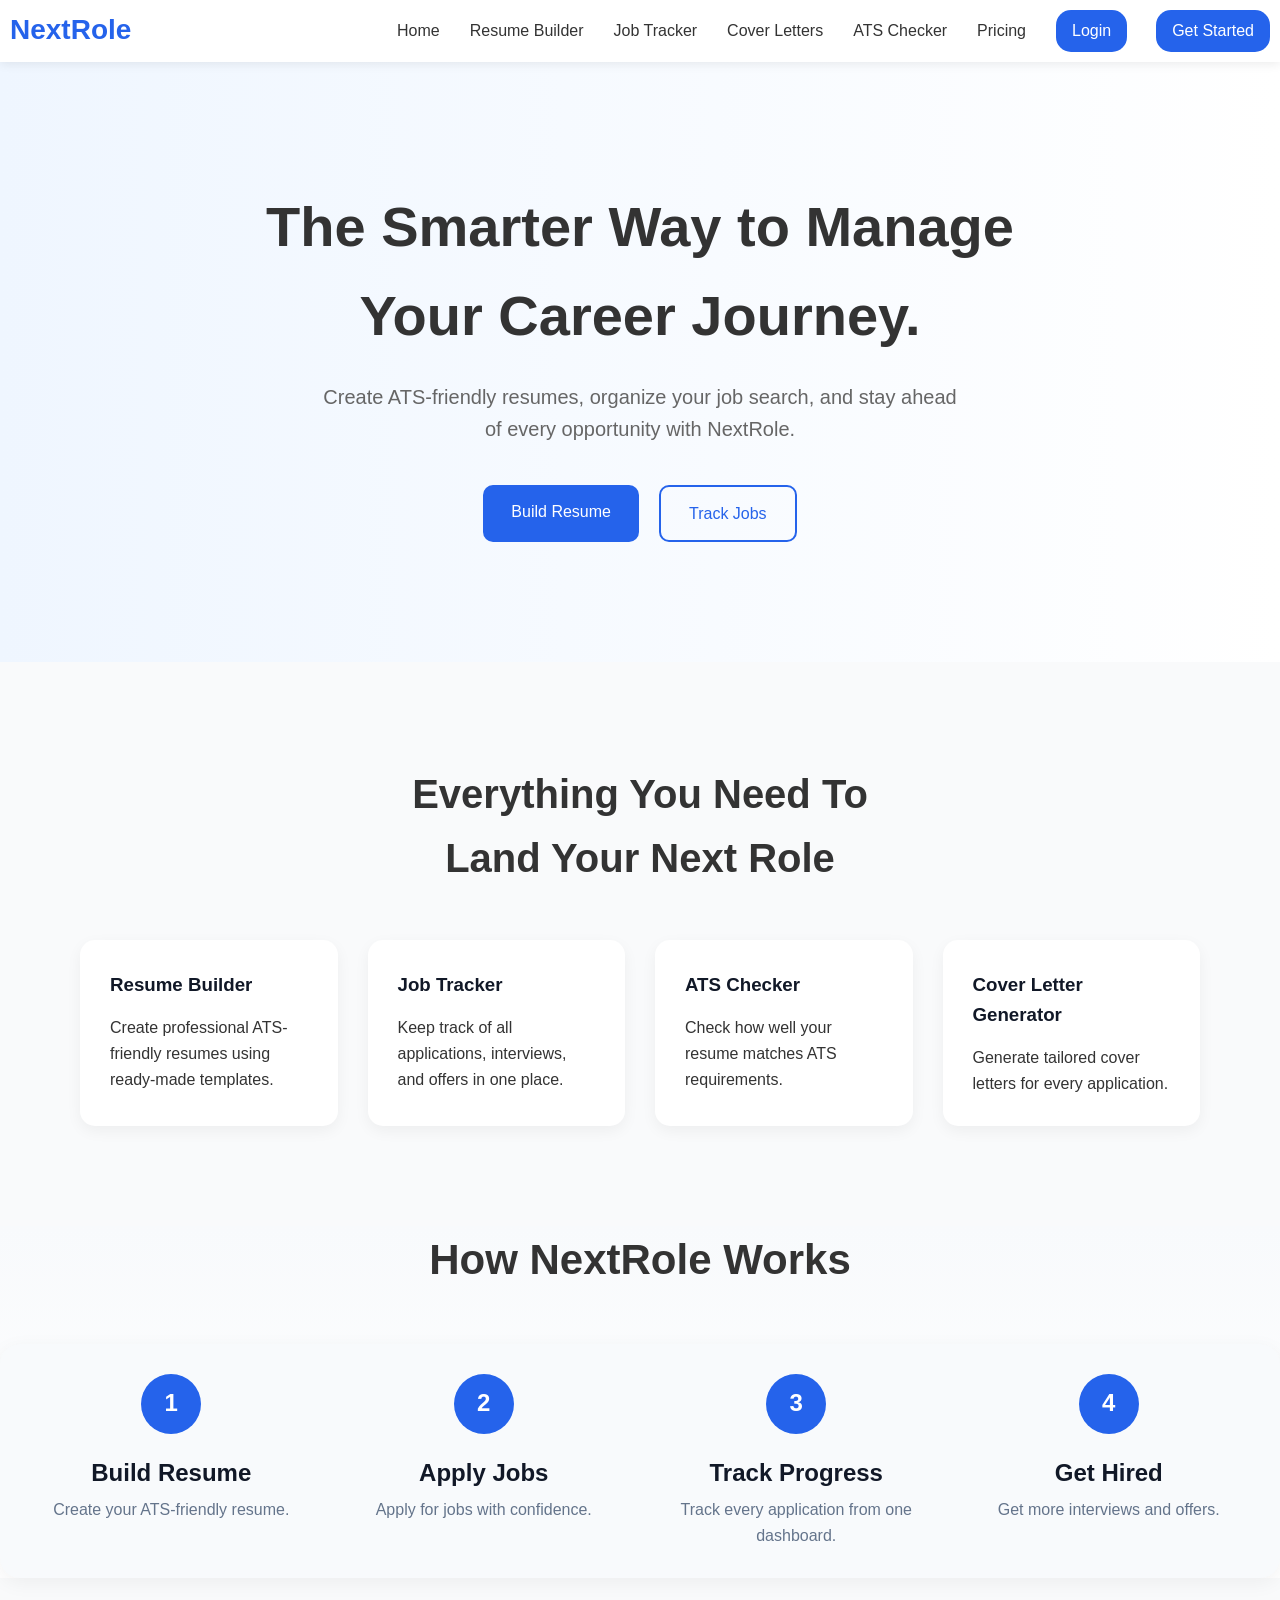
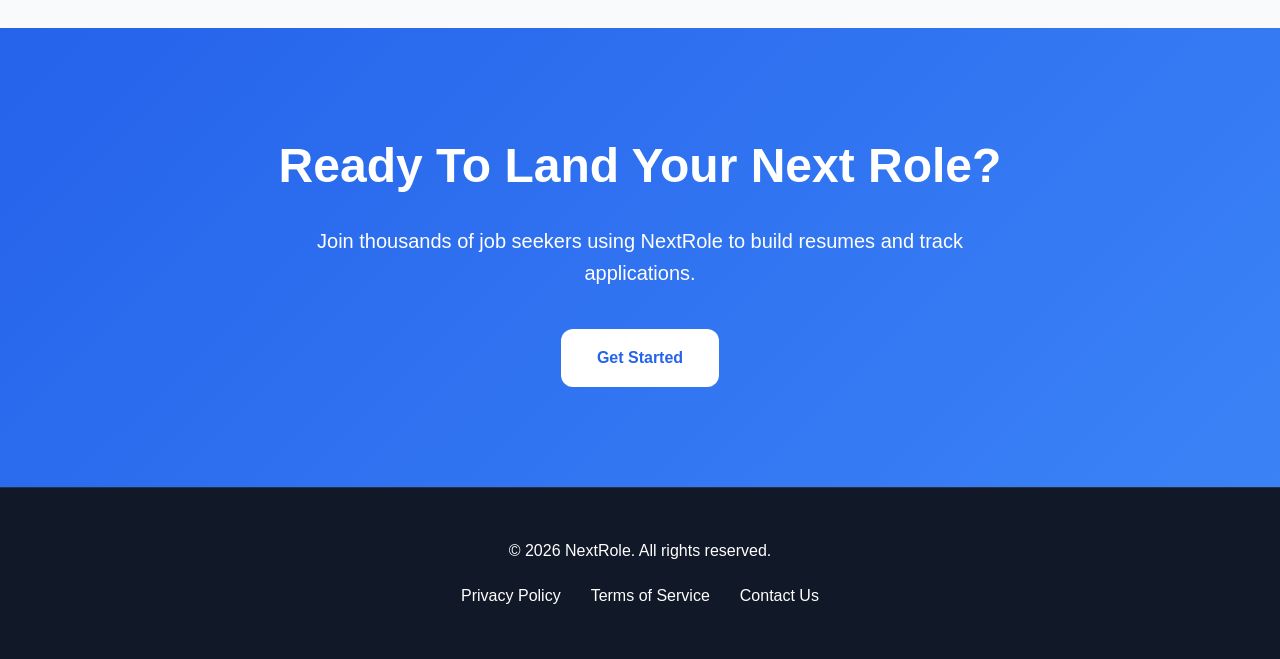
==== index.html @ 6cdc8f27 "Completed NextRole MVP with resume builder and job tracker" ====
<!DOCTYPE html>
<html lang="en">
<head>
    <meta charset="UTF-8">
    <meta name="viewport" content="width=device-width, initial-scale=1.0">
    <title>NextRole | AI Resume Builder & Job Application Tracker</title>
    <meta name="description" content="Build ATS-friendly resumes, track job applications, and manage your job search with NextRole. Stay organized, land more interviews, and get hired faster.">
    <link rel="stylesheet" href="style.css">
</head>
<body>
    <header>
        <div class="logo">
            <a href="/">NextRole</a>
        </div>


        <button class="menu-toggle">
            ☰
        </button>
        <nav>

            <div class="mobile-nav-header">
                <h2>NextRole</h2>
                <button  class="close-menu">✕</button>
            </div>

            <ul>
                <li><a href="/">Home</a></li>
                <li><a href="resume-builder.html">Resume Builder</a></li>
                <li><a href="job-tracker.html">Job Tracker</a></li>
                <li><a href="cover-letter.html">Cover Letters</a></li>
                <li><a href="ats-checker.html">ATS Checker</a></li>
                <li><a href="pricing.html">Pricing</a></li>
                <li><a href="login.html" class="mobile-hide">Login</a></li>
                <li><a href="register.html" class="cta-btn">Get Started</a></li>
            </ul>
        </nav>
    </header>
    <main>
        <section class="hero">
            <div class="hero-content">
                <h1>The Smarter Way to Manage Your Career Journey.</h1>
                <p>Create ATS-friendly resumes, organize your job search, and stay ahead of every opportunity with NextRole.</p>
            </div>
            <div class="hero-buttons">
                <a href="/resume-builder" class="primary-btn">Build Resume</a>
                <a href="/job-tracker" class="secondary-btn">Track Jobs</a>     
            
            </div>
        </section>
        <section class="features">

            <h2>Everything You Need To Land Your Next Role</h2>

            <div class="feature-grid">

                <div class="feature-card">
                    <h3>Resume Builder</h3>
                        <p>
                            Create professional ATS-friendly resumes using ready-made templates.
                        </p>
                </div>

                <div class="feature-card">
                    <h3>Job Tracker</h3>
                        <p>
                            Keep track of all applications, interviews, and offers in one place.
                        </p>
                </div>

                <div class="feature-card">
                    <h3>ATS Checker</h3>
                        <p>
                            Check how well your resume matches ATS requirements.
                        </p>
                </div>

                <div class="feature-card">
                    <h3>Cover Letter Generator</h3>
                    <p>
                        Generate tailored cover letters for every application.
                    </p>
                </div>

            </div>

        </section>
        <section class="how-it-works">

            <h2>How NextRole Works</h2>

            <div class="steps">
                <div class="step">
                <div class="step-number">1</div>
                <h3>Build Resume</h3>
                <p>Create your ATS-friendly resume.</p>
                </div>

                <div class="step">
                <div class="step-number">2</div>
                <h3>Apply Jobs</h3>
                <p>Apply for jobs with confidence.</p>
                </div>

                <div class="step">
                <div class="step-number">3</div>
                <h3>Track Progress</h3>
                <p>Track every application from one dashboard.</p>
                </div>

                <div class="step">
                <div class="step-number">4</div>
                <h3>Get Hired</h3>
                <p>Get more interviews and offers.</p>
                </div>

            </div>

        </section>

        <section class="cta">

            <h2>Ready To Land Your Next Role?</h2>
            
            <p>Join thousands of job seekers using NextRole to build resumes and track applications.</p>
            <a href="/signup" class="cta-btn">Get Started</a>
        </section>

    </main>
    <footer>
        <p>&copy; 2026 NextRole. All rights reserved.</p>
        <ul>
            <li><a href="/privacy">Privacy Policy</a></li>
            <li><a href="/terms">Terms of Service</a></li>
            <li><a href="/contact">Contact Us</a></li>
        </ul>
    </footer>
    <script src="script.js"></script>
</body>
</html>
---- style.css ----
/* Remove default browser spacing */

* {
    margin: 0;
    padding: 0;
    box-sizing: border-box;
}

body{
    font-family: 'Arial', sans-serif;
    line-height:1.6;
    background-color: #f9fafb;
    color: #333;
}

header {
    display:flex;
    justify-content:space-between;
    align-items:center;
    background: white;
    box-shadow: 0 2px 10px rgba(0,0,0,0.08);
    margin-bottom: 0px; 
    position: sticky;
    top:0;
    z-index: 1000;
}



.logo a{
    text-decoration:none;
    font-size:28px;
    font-weight:bold;
    color:#2563eb;
    padding-left: 10px;
}
nav{
    padding:10px;
}
nav ul {
    list-style:none;
    display:flex;
    gap: 30px;
    align-items: center;
    flex-wrap: nowrap;
}
nav a{
    text-decoration:none;
    color:#333;
    font-weight:500;
    transition:color 0.3s ease;
}
nav a:hover{
    color:#2563eb;
}
.cta-btn {
    background: #2563eb;
    color: white !important;
    padding: 8px 16px;
    border-radius: 15px;
    display: inline-block;
    transition: all 0.3s ease;
}

.mobile-hide{
    background: #2563eb;
    color: white !important;
    padding: 8px 16px;
    border-radius: 15px;
    display: inline-block;
    transition: all 0.3s ease;
}

nav .cta-btn{
    margin-left: -1px;
}

.mobile-hide:hover{
    background:#121211;
    transform:translateY(-2px);
}
.cta-btn:hover {
    background: #121211;
    transform: translateY(-2px);
}

.hero {
    padding: 120px 20px;
    text-align: center;
    background: linear-gradient(to right,#eff6ff, #ffffff);
}

.hero h1 {
    font-size: 56px;
    max-width: 800px;
    margin: 0 auto 20px;
}

.hero p{

    max-width: 650px;
    margin:auto;
    font-size: 20px;
    color:#666;
}

.hero-buttons {
    margin-top: 40px;
    display: flex;
    justify-content: center;
    gap: 20px;
}

.primary-btn {
  background: #2563eb;
  color: white !important;
  text-decoration: none;
  padding:14px 28px;
  border-radius: 10px;
  transition:all 0.3s ease;  
}

.primary-btn:hover {
    background: #1d4ed8;
    transform: translateY(-3px);
}

.secondary-btn {
    border: 2px solid #2563eb;
    color: #2563eb !important;
    text-decoration: none;  
    padding: 14px 28px;
    border-radius: 10px;
    transition: all 0.3s ease;
}

.secondary-btn:hover {
    background: #2563eb;
    color: white !important;
    transform: translateY(-3px);
}


@keyframes fadeIn {

    from{
        opacity: 0;
        transform: translateY(30px);
        
    }
    to{
        opacity: 1;
        transform: translateY(0);
    }
}
@keyframes pulse{
    0%{
        transform: scale(1);
    }

    50%{
        transform: scale(1.05);
    }

    100%{
        transform: scale(1);
    }
}


.hero-content {
    animation: fadeIn 1.2s ease;
}

.features {
    padding: 100px 80px;
}

.features h2 {
    max-width: 500px;
    margin: auto;
    text-align: center;
    font-size: 40px;
    margin-bottom: 20px;
}


.feature-grid {
    display: grid;
    grid-template-columns: repeat(auto-fit, minmax(250px, 1fr));
    gap: 30px;   
    margin-top: 50px;
}

.feature-card {
    background: white;
    padding:30px;
    border-radius: 15px;
    box-shadow: 0 5px 15px rgba(0,0,0,0.05);
    transition: all 0.3s ease;
}

.feature-card:hover {
    transform: translateY(-10px) scale(1.03);
    box-shadow: 0 15px 30px rgba(0,0,0,0.1);
}

.feature-card h3 {
    margin-bottom: 15px;
    color: #111827;
} 

.how-it-works{
    background: linear-gradient(to bottom, #f8fafc, white);
}

.how-it-works h2 {

    text-align: center;
    font-size: 42px;
    margin-bottom: 50px;

}

.steps {
    display:grid;
    grid-template-columns: repeat(auto-fit, minmax(250px, 1fr));
    gap: 30px;
}
 step {
    flex: 1;
    text-align: center;
 }

.steps{
    padding: 30px;
    background: #f8fafc;
    border-radius: 20px;
    text-align: center;
    box-shadow: 0 5px 20px rgba(0,0,0,0.05);
    transition: 0.3s ease;
}

.steps:hover {
    background: #f1f5f9;
    transform: translateY(-8px);
    box-shadow: 0 15px 35px rgba(0,0,0,0.1);
}

.step-number {
     width: 60px;
     height: 60px;
     margin: 0 auto 20px;
     border-radius: 50%;
     background: #2563eb;
     color: white;
     display: flex;
     justify-content: center;
     align-items: center;
     font-size: 24px;
     font-weight: bold;
     animation: pulse 2s infinite;
}

.steps h3 {
    color: #111827;
    font-size: 24px;
    margin-bottom: 5px;
}

.steps p {
    color: #64748b;
    line-height: 1.6;
}

.cta{
    margin-top: 50px;
    text-align: center;
    padding: 100px 20px;
    background: linear-gradient(135deg, #2563eb, #3b82f6);
    color: white;
}

.cta h2 {
    font-size: 48px;
    margin-bottom: 20px;
}

.cta p {
    max-width: 700px;
    margin: 0 auto 40px;
    font-size: 20px;
}

.cta .cta-btn {
    background: white;
    color: #2563eb !important;
    font-weight: bold;
    padding: 16px 36px;
    border-radius: 12px;
    transition: all 0.3s ease;
    text-decoration: none;
}

.cta .cta-btn:hover {
    transform: translateY(-4px) scale(1.05);
    background: #f1f5f9;
    box-shadow: 0 10px 25px rgba(0,0,0,0.15);
}

footer {
    background: #111827;
    color: white;
    text-align: center;
    padding: 50px 20px;
    border-top: 1px solid rgba(255,255,255,0.1);
}

footer a{
    color: white;
    text-decoration: none;
}

footer a:visited{
    color: white;
}

footer ul{
    list-style:none;
    display: flex;
    justify-content: center;
    gap: 30px;
    margin-top: 20px;
}

footer a:hover {
    color: #60a5fa;
}


.features, .how-it-works, .cta {
    animation: fadeIn 1s ease;
}

.menu-toggle {
    display: none;
    background: none;
    border: none;
    font-size: 30px;
    cursor: pointer;
}


.auth-container{
    min-height: 100vh;
    display: flex;
    justify-content: center;
    align-items: center;
    background: linear-gradient(135deg, #eff6ff, #ffffff);
}

.auth-card {
    background: white;
    padding: 40px;
    width: 100%;
    max-width: 450px;
    border-radius: 20px;
    box-shadow: 0 10px 30px rgba(0,0,0,0.08);
    text-align: center;
}

.auth-card h1{
    margin-bottom: 10px;
}

.auth-card p{
    color: #666;
    margin-bottom: 25px
}
.auth-card input{
    width: 100%;
    padding: 14px;
    margin-bottom: 15px;
    border: 1px solid #ddd;
    border-radius: 10px;
    font-size: 16px;

}

.auth-card button{
    width: 100%;
    padding: 14px;
    background: #2563eb;
    color: white;
    border: none;
    border-radius: 10px;
    font-size: 16px;
    cursor: pointer;
    transition: 0.3s ease;
}
 
.auth-card button:hover{
    background: #1d4ed8;
}

auth-switch{
    margin-top: 20px;
}
auth-switch a{
    text-decoration: none;
    color: #2563eb;
    font-weight: 600;
    
}

.back-home{
    margin-bottom: 5px;
    text-align: start;
}

.back-home a{
    display: inline-block;
    align-items: center;
    gap: 8px;
    text-decoration: none;
    border: 1px solid #2563eb;
    padding: 10px 18px;
    color: #2563eb;
    font-weight: 600;
    border-radius: 10px;
    transition: all 0.3s ease;
}
.back-home a:hover{
    background: #eff6ff;
    transform: translateX(-3px);
}

.mobile-nav-header{
    display:none;
}

.close-menu{
    display:none;
}

.menu-toggle{
    display:none;
}


@media (max-width: 768px) {
    
    header{
        flex-direction: row;
        justify-content: space-between;
        padding: 20px;  
    }
    .menu-toggle {
        display: block;
    }

    .close-menu{
        display: block;
        position: absolute;
        top: 25px;
        right: 25px;
        border: none;
        background: none;
        font-size: 32px;
        cursor:pointer;
    }
    .mobile-nav-header{
        display: flex;
        justify-content: space-between;
        align-items: center;
        padding:25px;
        border-bottom: 1px solid #eee;
    }

    .mobile-hide{
        display: none;
    }

    .auth-card{
        width:90%;
        padding: 30px 20px;
    }

    .auth-card h1{
        font-size: 30px;

    }

    .auth-card input{
        padding:16px;
        font-size: 16px;
    }

    .auth-card button{
        width:100%;
    }

    .auth-switch{
        font-size:14px;
        line-height:1.6;
    }



    nav{
        padding:5px;
        position: fixed;
        top: 0;
        right: -100%;
        width: 100%;
        height: 100vh;
        background:white;
        z-index: 1000;
        transition: 0.4s ease;
    }


    nav.active{
        right:0;
    }


    nav ul {
        flex-direction: column;
        align-items: center;
        padding: 100px 30px;
        margin-top: 10px;
        gap: 35px;
    }

    .hero h1 {
        font-size: 40px;
    }

     .hero-buttons {
        flex-direction: column;;
    }

    nav .cta-btn 
    {
        background: #2563eb;
        color: #333 !important;
        padding: 5px 10px;
        border-radius: 10px;
        display: inline-block;
        margin-top: 10px;
        font-weight: 600;
    }
    .hide {
        display: none;
    }

    .features{
        padding: 60px 20px;
    }
    .feature-grid {
        margin-top: 20px;
        gap:20px;
    }
    .features h2{
        text-align: center;
        font-size: 32px;
        margin-bottom: 10px;
    }
    .feature-card {
        padding: 25px;
        text-align: center;
        width: 100%;
    }

    .how-it-works{
        padding:60px 20px;
    }
    .how-it-works h2{
        font-size: 32px;
    }
    .cta{
        padding: 70px 20px;
    }

    .cta h2{
        font-size: 34px;
        line-height: 1.2;
    }
    .cta p{
        font-size: 16px;
        margin-bottom: 30px;
    }

    .cta .cta-btn{
        width: 100%;
        max-width: 300px;
        display: inline-block;
    }
    
    footer ul{
        flex-direction: column;
        gap: 15px;
    }
}

/* Resume-builder styling */

.resume-hero{
    padding:80px 20px;
    text-align: center;
}

.resume-hero h1{
    font-size: 48px;
    margin-bottom: 15px;
}
.resume-hero p{
    max-width: 700px;
    margin: auto;
    color:#64748b;
}

.resume-builder-container{
    display: grid;
    grid-template-columns: 1fr 1fr;
    gap: 40px;
    padding: 50px;
}

.resume-form{
    background: white;
    padding: 30px;
    border-radius: 15px;
    box-shadow: 0 5px 15px rgba(0,0,0,0.05);
}

.resume-form h2{
    margin-bottom: 20px;
}

.resume-form input, 
.resume-form textarea{
    width: 100%;
    padding:15px;
    margin-bottom: 15px;
    border: 1px solid #ddd;
    border-radius: 10px;
    font-size: 16px;
}

.resume-form textarea{
    min-height: 120px;
    resize: vertical;
}

.resume-form button{
    width: 100%;
    background: #2563eb;
    color: white;
    border: none;
    padding: 15px;
    border-radius: 10px;
    cursor:pointer;
    transition: 0.3s ease;
}

.resume-form button:hover{
    background: #1d4ed8;
}

.resume-preview{
    background: white;
    padding: 30px;
    border-radius: 15px;
    box-shadow: 0 5px 15px rgba(0,0,0,0.05);
}

.resume-preview h2{
    margin-bottom: 20px;
}

.resume-preview h3{
    color: #2563eb;
}

.resume-form h2{
    margin-bottom: 10px;
    font-size: 28px;
    color:#111827;
}

.resume p{
    color: #64748b;
    margin-bottom: 25px;
}

.resume-form input,
.resume-form textarea{
    width: 100%;
    padding: 14px 16px;
    border: 1px solid #dbe3f0;
    border-radius: 10px;
    font-size: 15px;
    transition: all 0.3s ease;
    margin-bottom: 15px;
    background: #fff;
}

.resume-form input:focus,
.resume-form textarea:focus{
    outline: none;
    border-color: #2563eb;
    box-shadow: 0 0 0 4px rgba(37,99,235,0.1);
}

.resume-form:hover,
.resume-preview:hover{
    transform: translateY(-5px);
    box-shadow: 0 15px 40px rgba(0,0,0,0.08);
}

.resume-preview{
    background: white;
    border-radius: 15px;
    padding: 35px;
    border-top: 5px solid #2563eb;
}
.resume-preview h3{
    color:#2563eb;
    font-size: 30px;
    margin-bottom: 10px;

}

.resume-preview p{
    margin-bottom: 8px;
    color:#555;
}

.resume-preview h4{
    margin-top: 25px;
    margin-bottom: 12px;
    color: #111827;
    border-bottom: 1px solid #e5e7eb;
    padding-bottom: 8px;
}

#success-message{
    margin-top: 15px;
    font-weight: bold;
    color: green;
    
}

#clear-btn{
    width: 100%;
    margin-top: 12px;
    background: #f3f4f6;
    color: #333;
    border: 1px solid #d1d5db;
    padding: 15px;
    border-radius: 10px;
    cursor: pointer;
    transition: 0.3s ease;
}

#clear-btn:hover{
    background: #e5e7eb;
    transform: translateY(-2px);
}



@media(max-width:768px){
    .resume-builder-container{
        grid-template-columns: 1fr;
        padding: 20px;
    }

    .resume-hero h1{
        font-size: 36px;
    }
    .resume-hero p{
        font-size:16px;
    }

    .resume-form button,
    #clear-btn{

        padding:12px;
        font-size:15px;
        border-radius: 8px;
    }
}

/* Job - Tracker */

.job-tracker-container{
    display: grid;
    grid-template-columns: 1fr 1fr;
    gap: 40px;
    padding: 50px;
    align-items: start;
}

.job-form{
    background: white;
    padding: 30px;
    border-radius: 15px;
    height: fit-content;
}

.job-list{
    background: white;
    padding: 30px;
    border-radius: 15px;
    max-height: 700px;
    overflow: auto;
}


.job-form h2{
    margin-bottom: 10px;
    font-size: 28px;
    color:#111827;
}


.job-form p{
    color: #64748b;
    margin-bottom: 25px;
}

.job-form input,
.job-form select{
    width: 100%;
    padding: 14px 16px;
    border: 1px solid #dbe3f0;
    border-radius: 10px;
    font-size: 15px;
    transition: all 0.3s ease;
    margin-bottom: 15px;
    background: #fff;
}

.job-form input:focus,
.job-form select:focus{
    outline: none;
    border-color: #2563eb;
    box-shadow: 0 0 0 4px rgba(37,99,235,0.1);
}


.job-form:hover,
.job-list:hover{
    transform: translateY(-5px);
    box-shadow: 0 15px 40px rgba(0,0,0,0.08);
}

table{
    width:100%;
    border-collapse: collapse;
}
th{
    background: #2563eb;
    color: white;
    padding: 14px;
}
td{
    padding: 20px;
    border-bottom: 1px solid #eee;
}

th,td{
    text-align: center;
    vertical-align: middle;
}

td{
    text-align: center;
    vertical-align: middle;
}

tbody tr{
    height: 80px;
}

tbody tr:hover{
    background: #f8fafc;
}

.status{
    padding:6px 12px;
    border-radius: 20px;
    font-size: 14px;
    font-weight: 600;
}

@keyframes fadeup{
    from{
        opacity:0;
        transform: translateY(30px);
    }

    to{
        opacity:1;
        transform: translateY(0);
    }
}

.resume-builder-container,
.job-tracker-container{
    animation: fadeup 0.8s ease;
}

.resume-hero,
.tracker-hero{
    text-align: center;
    padding: 80px 20px;
    background: linear-gradient(135 deg, #eff6ff, #ffffff);
}

.resume-hero p,
.tracker-hero p{
    max-width: 700px;
    margin: auto;
    color: #64748b;
    font-size: 18px;
}

#add-job-btn{
    width:100%;
    padding:15px;
    margin-top:10px;
    background:#2563eb;
    color:white;
    border:none;
    border-radius:10px;
    font-size:16px;
    font-weight:600;
    cursor:pointer;
    transition:all 0.3s ease;
}
#add-job-btn:hover{

    background:#1d4ed8;

    transform:translateY(-3px);

    box-shadow:0 10px 20px rgba(37,99,235,0.25);
}
#add-job-btn:active{
    transform:translateY(0);
}

.delete-btn{
    background: #ef4444;
    color: white;
    border: none;
    padding: 8px 12px;
    border-radius: 6px;
    cursor: pointer;
}

.edit-btn{
    background: #f59e0b;
    color: white;
    border: none;
    padding: 8px 12px;
    border-radius: 6px;
    cursor: pointer;
    margin-right: 8px;
}

.status-badge{
    display: inline-block;
    padding: 8px 14px;
    border-radius: 20px;
    font-size: 14px;
    font-weight: 600;
}

.applied{
    background:#dcfce7;
    color:#166534;
}

.interview{
    background:#fef9c3;
    color:#854d0e;
}

.rejected{
    background:#fee2e2;
    color:#991b1b;
}

.offer{
    background:#dbeafe;
    color:#1d4ed8;
}


.edit-btn:hover{
    background:#d97706;
    transform:translateY(-2px);
}

.delete-btn:hover{
    background:#dc2626;
    transform:translateY(-2px);
}


.edit-btn,
.delete-btn{
    min-width:80px;
    padding:10px 12px;
    border:none;
    border-radius:8px;
    color:white;
    cursor:pointer;
}

td:last-child{
    white-space:nowrap;
}

.search-container{
    margin-bottom:20px;
}

#search-job{
    width:100%;
    padding:14px;
    border:1px solid #dbe3f0;
    border-radius:10px;
    font-size:15px;
}

#search-job:focus{
    outline:none;
    border-color:#2563eb;
    box-shadow:0 0 0 4px rgba(37,99,235,.1);
}

#status-filter{
    width:100%;
    padding:14px;
    margin-top:2px;
    border:1px solid #dbe3f0;
    border-radius:10px;
    font-size:15px;
    margin-bottom: 5px;
}

.stats-container{
    display: grid;
    grid-template-columns: repeat(4,1fr);
    gap: 15px;
    margin-bottom: 25px;
}

.stat-card{
    background: #f8fafc;
    padding:20px;
    border-radius: 12px;
    text-align: center;
    border: 1px solid #e5e7eb;
}

.stat-card h3{
    font-size: 28px;
    color: #2563eb;
}

.stat-card p{
    color: #64748b;
    margin-top: 5px;
}

#export-btn{
    background: #2563eb;
    color: white;
    border:none;
    padding: 12px 18px;
    border-radius: 10px;
    cursor: pointer;
    margin-bottom: 20px;
    transition: 0.3s ease;
}

#export-btn:hover{
    background: #1d4ed8;
    transform: translateY(-2px);
}





@media (max-width:768px){
        
        .job-tracker-container{
            grid-template-columns:1fr;
            align-items: start;
            padding:20px;
        }

        .tracker-hero h1{
            font-size: 34px;
        }

        .tracker-hero p{
            font-size: 16px;
        }

        .job-form,
        .job-list{
            padding: 20px;
        }
        
        .job-list{
            overflow-x: auto;
        }


        .edit-btn{
            padding:6px 10px;
            font-size:13px;
            margin-right:5px;
        }
        
        .delete-btn{

            padding:6px 10px;

            font-size:13px;
        }

        .edit-btn:active,
        .delete-btn:active{

            transform:scale(0.95);
        }

        td:last-child{
            white-space:nowrap;
        }

        .stats-container{
            grid-template-columns: repeat(2,1fr);
        }



}
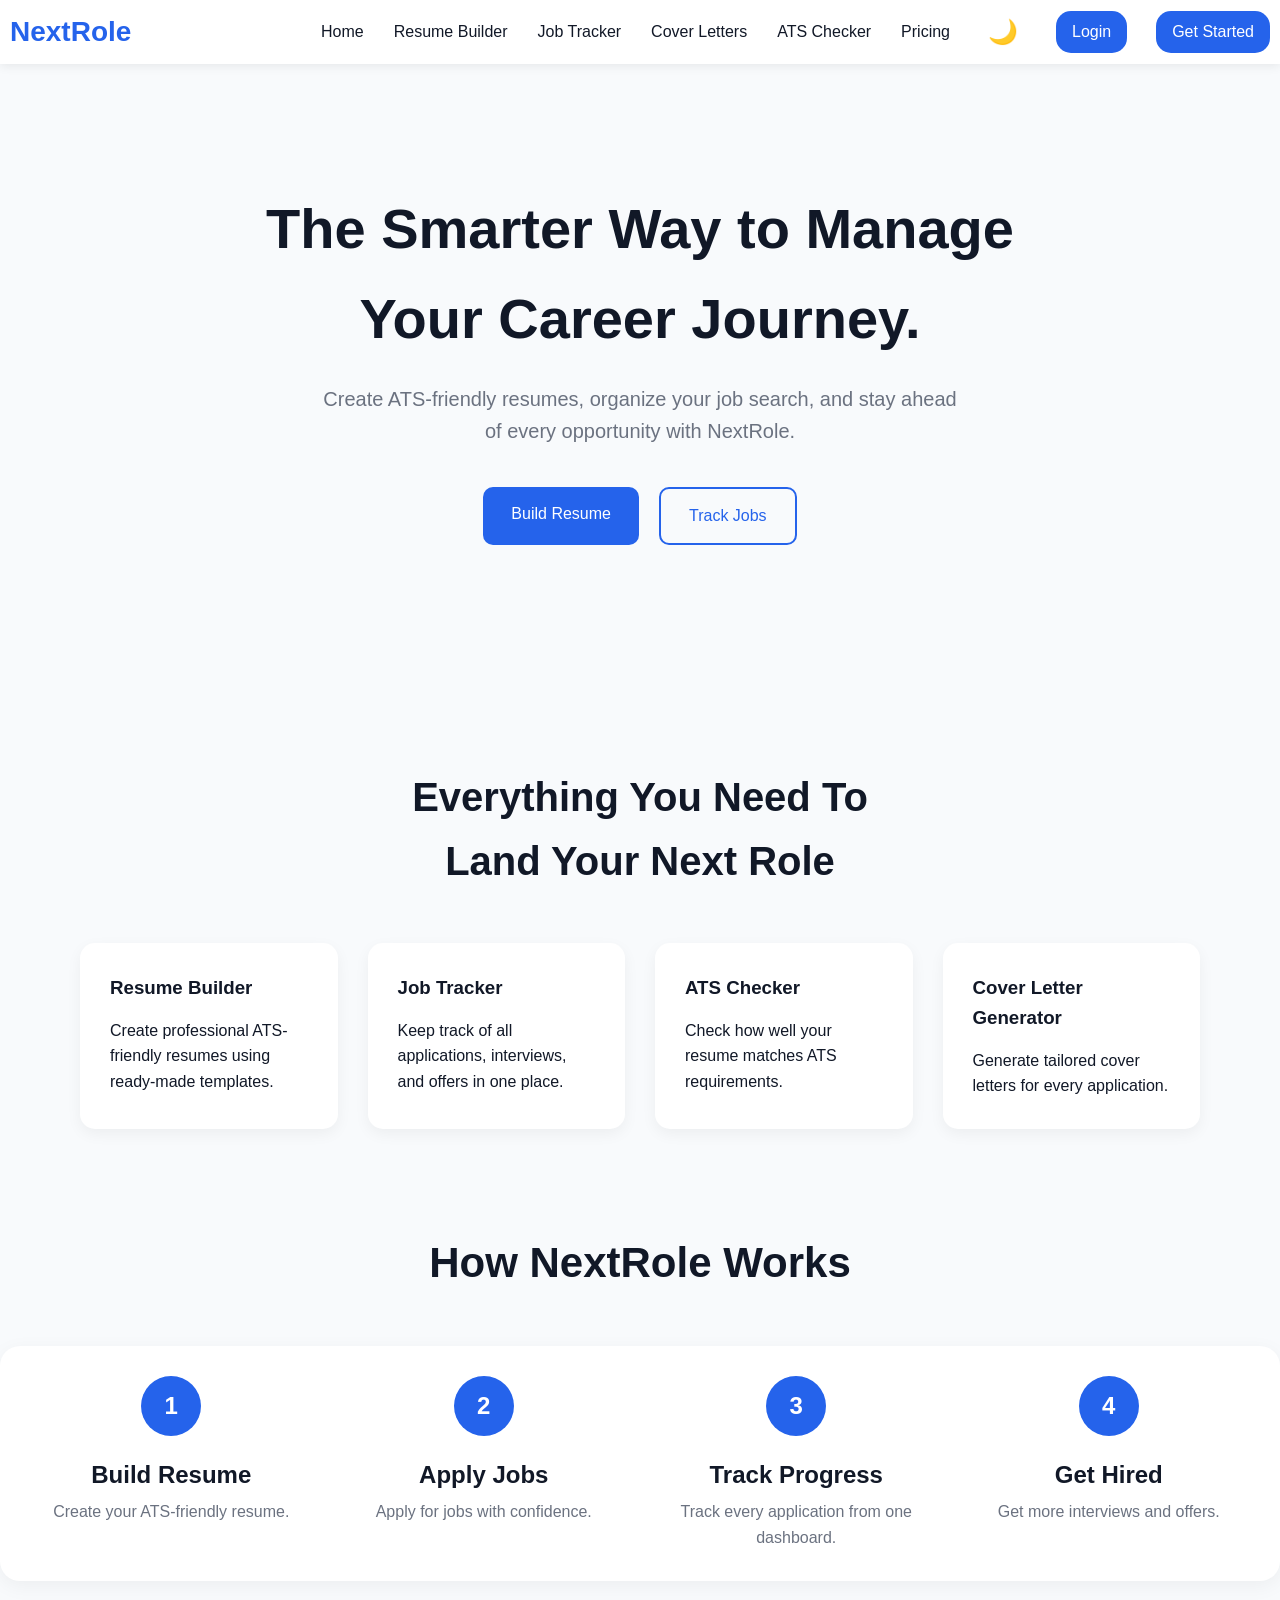
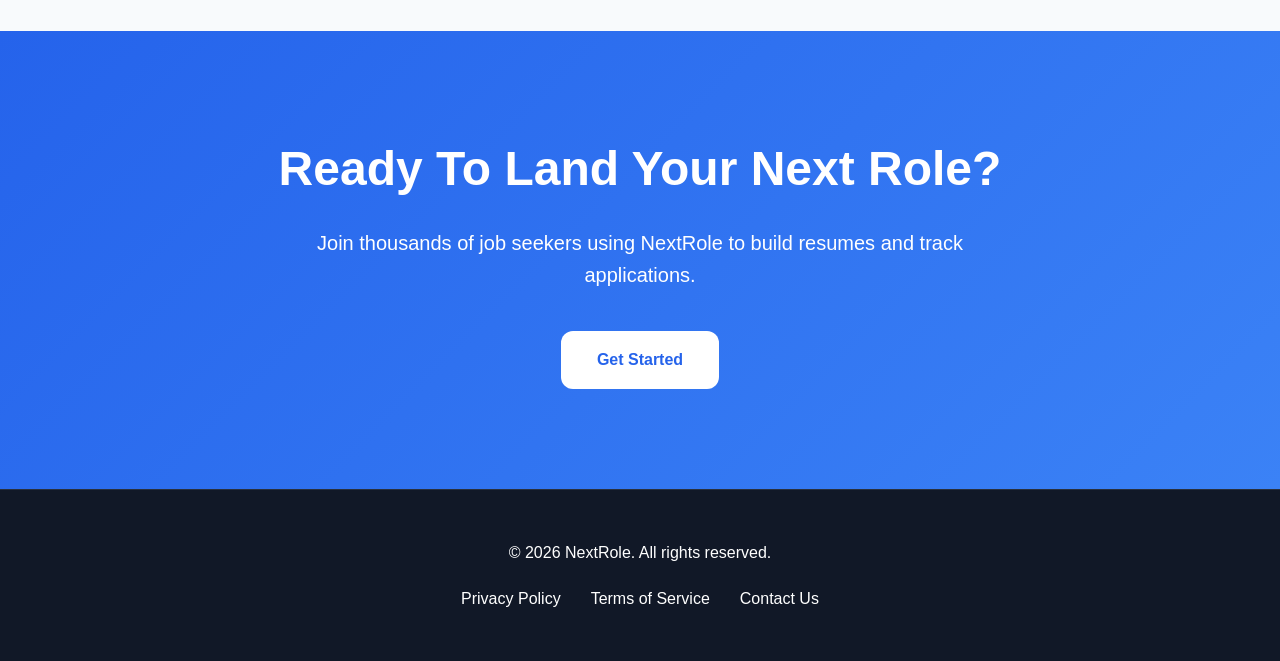
==== commit 7167e683: "Fixed how-it-works cards and dark mode hover styles, and Completed resume builder dark mode support" ====
--- a/index.html
+++ b/index.html
@@ -31,6 +31,7 @@
                 <li><a href="cover-letter.html">Cover Letters</a></li>
                 <li><a href="ats-checker.html">ATS Checker</a></li>
                 <li><a href="pricing.html">Pricing</a></li>
+                <li><button id="theme-toggle">🌙</button></li>
                 <li><a href="login.html" class="mobile-hide">Login</a></li>
                 <li><a href="register.html" class="cta-btn">Get Started</a></li>
             </ul>
--- a/style.css
+++ b/style.css
@@ -1,4 +1,23 @@
 /* Remove default browser spacing */
+
+
+
+:root{
+    --bg-color:#f8fafc;
+    --card-bg:#ffffff;
+    --text-color:#111827;
+    --secondary-text:#6b7280;
+    --primary-color:#2563eb;
+    --border-color:#d1d5db;
+}
+
+.dark-mode{
+    --bg-color:#111827;
+    --card-bg:#1f2937;
+    --text-color:#f9fafb;
+    --secondary-text:#d1d5db;
+    --border-color:#374151;
+}
 
 * {
     margin: 0;
@@ -7,17 +26,20 @@
 }
 
 body{
-    font-family: 'Arial', sans-serif;
+    font-family:'Arial',sans-serif;
     line-height:1.6;
-    background-color: #f9fafb;
-    color: #333;
+
+    background:var(--bg-color);
+    color:var(--text-color);
+
+    transition:0.3s;
 }
 
 header {
     display:flex;
     justify-content:space-between;
     align-items:center;
-    background: white;
+    background: var(--card-bg);
     box-shadow: 0 2px 10px rgba(0,0,0,0.08);
     margin-bottom: 0px; 
     position: sticky;
@@ -46,7 +68,7 @@
 }
 nav a{
     text-decoration:none;
-    color:#333;
+    color: var(--text-color);
     font-weight:500;
     transition:color 0.3s ease;
 }
@@ -87,7 +109,7 @@
 .hero {
     padding: 120px 20px;
     text-align: center;
-    background: linear-gradient(to right,#eff6ff, #ffffff);
+    background: var(--bg-color);
 }
 
 .hero h1 {
@@ -101,7 +123,7 @@
     max-width: 650px;
     margin:auto;
     font-size: 20px;
-    color:#666;
+    color: var(--secondary-text);
 }
 
 .hero-buttons {
@@ -193,7 +215,7 @@
 }
 
 .feature-card {
-    background: white;
+    background: var(--card-bg);
     padding:30px;
     border-radius: 15px;
     box-shadow: 0 5px 15px rgba(0,0,0,0.05);
@@ -207,11 +229,11 @@
 
 .feature-card h3 {
     margin-bottom: 15px;
-    color: #111827;
+    color: var(--text-color);
 } 
 
 .how-it-works{
-    background: linear-gradient(to bottom, #f8fafc, white);
+    background: var(--bg-color);
 }
 
 .how-it-works h2 {
@@ -227,14 +249,14 @@
     grid-template-columns: repeat(auto-fit, minmax(250px, 1fr));
     gap: 30px;
 }
- step {
+ .step {
     flex: 1;
     text-align: center;
  }
 
 .steps{
     padding: 30px;
-    background: #f8fafc;
+    background: var(--card-bg);
     border-radius: 20px;
     text-align: center;
     box-shadow: 0 5px 20px rgba(0,0,0,0.05);
@@ -242,7 +264,7 @@
 }
 
 .steps:hover {
-    background: #f1f5f9;
+    background: var(--card-bg);
     transform: translateY(-8px);
     box-shadow: 0 15px 35px rgba(0,0,0,0.1);
 }
@@ -263,13 +285,13 @@
 }
 
 .steps h3 {
-    color: #111827;
+    color: var(--text-color);
     font-size: 24px;
     margin-bottom: 5px;
 }
 
 .steps p {
-    color: #64748b;
+    color: var(--secondary-text);
     line-height: 1.6;
 }
 
@@ -354,13 +376,14 @@
 .auth-container{
     min-height: 100vh;
     display: flex;
+    padding: 40px 20px;
     justify-content: center;
     align-items: center;
-    background: linear-gradient(135deg, #eff6ff, #ffffff);
+    background: var(--bg-color);
 }
 
 .auth-card {
-    background: white;
+    background: var(--card-bg);
     padding: 40px;
     width: 100%;
     max-width: 450px;
@@ -374,7 +397,7 @@
 }
 
 .auth-card p{
-    color: #666;
+    color: var(--secondary-text);
     margin-bottom: 25px
 }
 .auth-card input{
@@ -413,6 +436,41 @@
     
 }
 
+.password-container{
+    position:relative;
+}
+
+.password-container input{
+    width:100%;
+}
+
+.toggle-password{
+    position:absolute;
+    right:15px;
+    top:50%;
+    transform:translateY(-50%);
+    cursor:pointer;
+    user-select:none;
+}
+
+#auth-message{
+    text-align:center;
+    margin-top:15px;
+    font-weight:600;
+}
+.success-message{
+    color:green !important;
+    font-weight: 600;
+    text-align: center;
+    margin-top: 10px;
+}
+.error-message{
+    color: red !important;
+    font-weight: 600;
+    text-align: center;
+    margin-top: 10px;
+}
+
 .back-home{
     margin-bottom: 5px;
     text-align: start;
@@ -424,7 +482,7 @@
     gap: 8px;
     text-decoration: none;
     border: 1px solid #2563eb;
-    padding: 10px 18px;
+    padding: 12px 20px;
     color: #2563eb;
     font-weight: 600;
     border-radius: 10px;
@@ -447,6 +505,17 @@
     display:none;
 }
 
+#theme-toggle{
+    display:flex;
+    align-items:center;
+    justify-content:center;
+    background:none;
+    border:none;
+    font-size:1.5rem;
+    cursor:pointer;
+    padding:8px;
+    color: var(--text-color);
+}
 
 @media (max-width: 768px) {
     
@@ -457,10 +526,12 @@
     }
     .menu-toggle {
         display: block;
+        color: var(--text-color);
     }
 
     .close-menu{
         display: block;
+        color: var(--text-color);
         position: absolute;
         top: 25px;
         right: 25px;
@@ -474,7 +545,11 @@
         justify-content: space-between;
         align-items: center;
         padding:25px;
-        border-bottom: 1px solid #eee;
+        border-bottom: 1px solid var(--border-color);
+    }
+
+    .mobile-nav-header h2{
+        color:var(--text-color);
     }
 
     .mobile-hide{
@@ -514,8 +589,8 @@
         right: -100%;
         width: 100%;
         height: 100vh;
-        background:white;
-        z-index: 1000;
+        background: var(--card-bg);
+        z-index: 1100;
         transition: 0.4s ease;
     }
 
@@ -533,6 +608,10 @@
         gap: 35px;
     }
 
+    nav ul li a{
+        color:var(--text-color);
+    }
+
     .hero h1 {
         font-size: 40px;
     }
@@ -544,7 +623,7 @@
     nav .cta-btn 
     {
         background: #2563eb;
-        color: #333 !important;
+        color: white !important;
         padding: 5px 10px;
         border-radius: 10px;
         display: inline-block;
@@ -618,7 +697,7 @@
 .resume-hero p{
     max-width: 700px;
     margin: auto;
-    color:#64748b;
+    color: var(--secondary-text);
 }
 
 .resume-builder-container{
@@ -629,7 +708,7 @@
 }
 
 .resume-form{
-    background: white;
+    background: var(--card-bg);
     padding: 30px;
     border-radius: 15px;
     box-shadow: 0 5px 15px rgba(0,0,0,0.05);
@@ -637,16 +716,6 @@
 
 .resume-form h2{
     margin-bottom: 20px;
-}
-
-.resume-form input, 
-.resume-form textarea{
-    width: 100%;
-    padding:15px;
-    margin-bottom: 15px;
-    border: 1px solid #ddd;
-    border-radius: 10px;
-    font-size: 16px;
 }
 
 .resume-form textarea{
@@ -670,7 +739,7 @@
 }
 
 .resume-preview{
-    background: white;
+    background: var(--card-bg);
     padding: 30px;
     border-radius: 15px;
     box-shadow: 0 5px 15px rgba(0,0,0,0.05);
@@ -687,11 +756,11 @@
 .resume-form h2{
     margin-bottom: 10px;
     font-size: 28px;
-    color:#111827;
+    color: var(--text-color);
 }
 
 .resume p{
-    color: #64748b;
+    color: var(--secondary-text);
     margin-bottom: 25px;
 }
 
@@ -699,12 +768,13 @@
 .resume-form textarea{
     width: 100%;
     padding: 14px 16px;
-    border: 1px solid #dbe3f0;
+    border: 1px solid var(--border-color);
     border-radius: 10px;
     font-size: 15px;
     transition: all 0.3s ease;
     margin-bottom: 15px;
-    background: #fff;
+    background: var(--card-bg);
+    color: var(--text-color);
 }
 
 .resume-form input:focus,
@@ -721,29 +791,77 @@
 }
 
 .resume-preview{
-    background: white;
+    background: var(--card-bg);
     border-radius: 15px;
     padding: 35px;
     border-top: 5px solid #2563eb;
 }
-.resume-preview h3{
-    color:#2563eb;
+
+.resume-preview-header{
+    display: flex;
+    justify-content: space-between;
+    align-items: center;
+    margin-bottom: 20px;
+}
+
+.resume-preview-header h2{
+    margin: 0;
+}
+
+.download-icon{
+    border: none;
+    background: none;
     font-size: 30px;
-    margin-bottom: 10px;
-
+    cursor: pointer;
+    color: #2563eb;
+    padding: 0;
+}
+
+.download-icon:hover{
+    transform: translateY(2px);
 }
 
 .resume-preview p{
     margin-bottom: 8px;
-    color:#555;
+    color: var(--secondary-text);
 }
 
 .resume-preview h4{
     margin-top: 25px;
     margin-bottom: 12px;
-    color: #111827;
-    border-bottom: 1px solid #e5e7eb;
+    color: var(--text-color);
+    border-bottom: 1px solid var(--border-color);
     padding-bottom: 8px;
+}
+
+#preview-skills{
+    margin-top: 8px;
+    padding-left: 20px;
+}
+
+#preview-skills li{
+    margin-bottom: 6px;
+}
+
+#preview-project-title{
+    font-size:20px;
+    font-weight:200;
+    margin-bottom:8px;
+}
+
+#preview-project-description{
+    line-height:1.7;
+    margin-bottom:10px;
+}
+
+#preview-project-link{
+    color:#2563eb;
+    text-decoration:none;
+    font-weight:600;
+}
+
+#preview-project-link:hover{
+    text-decoration:underline;
 }
 
 #success-message{
@@ -756,9 +874,9 @@
 #clear-btn{
     width: 100%;
     margin-top: 12px;
-    background: #f3f4f6;
-    color: #333;
-    border: 1px solid #d1d5db;
+    background: var(--card-bg);
+    color: var(--text-color);
+    border: 1px solid var(--border-color);
     padding: 15px;
     border-radius: 10px;
     cursor: pointer;
@@ -766,11 +884,108 @@
 }
 
 #clear-btn:hover{
-    background: #e5e7eb;
+    filter: brightness(0.95);
     transform: translateY(-2px);
 }
 
-
+.resume-header{
+    text-align:center;
+    margin-bottom:25px;
+}
+.resume-preview-header h2{
+    color: var(--text-color);
+}
+
+.resume-header h2{
+    font-size:32px;
+    margin-bottom:10px;
+    color: var(--text-color);
+}
+
+.resume-header p{
+    color: var(--secondary-text);
+    font-size:14px;
+}
+
+.resume-section{
+    border-top:1px solid var(--border-color);
+    padding-top:10px;
+    margin-top:12px;
+}
+
+.resume-section h4{
+    margin:0 0 8px 0;
+    color:#2563eb;
+    letter-spacing:2px;
+}
+
+.skill-tag{
+    display:inline-block;
+    background: rgba(37,99,235,0.15);
+    color:#2563eb;
+    padding:6px 12px;
+    border-radius:20px;
+    margin:5px;
+    font-size:14px;
+    font-weight:600;
+}
+
+.template-selector{
+    display:flex;
+    gap:10px;
+    margin-bottom:20px;
+}
+
+.template-btn{
+    padding:8px 16px;
+    border:none;
+    border-radius:6px;
+    cursor:pointer;
+    font-weight:600;
+}
+.template-btn.active{
+    background:#2563eb;
+    color: var(--card-bg);
+}
+
+.template-btn:hover{
+    opacity:0.9;
+}
+
+.modern-template{
+    border-left:8px solid #2563eb;
+    padding-left:25px;
+}
+
+.modern-template .resume-header{
+    text-align:left;
+}
+
+.professional-template{
+    border-top:6px solid var(--text-color);
+}
+
+.professional-template .resume-header{
+    text-align:center;
+}
+
+.professional-template h4{
+    text-transform:uppercase;
+    letter-spacing:2px;
+    color: var(--text-color);
+}
+
+.minimal-template{
+    box-shadow:none;
+}
+
+.minimal-template .resume-section{
+    border-top:none;
+}
+
+.minimal-template h4{
+    color: var(--secondary-text);
+}
 
 @media(max-width:768px){
     .resume-builder-container{
@@ -982,12 +1197,12 @@
 }
 
 .applied{
-    background:#dcfce7;
+    background:#dbeafe;
     color:#166534;
 }
 
 .interview{
-    background:#fef9c3;
+    background:#fef3c7;
     color:#854d0e;
 }
 
@@ -997,7 +1212,7 @@
 }
 
 .offer{
-    background:#dbeafe;
+    background:#dcfce7;
     color:#1d4ed8;
 }
 
@@ -1153,6 +1368,619 @@
             grid-template-columns: repeat(2,1fr);
         }
 
-
-
+}
+
+/* ATS Checker style */
+
+.checker-hero{
+    text-align:center;
+    padding:80px 20px;
+    background:linear-gradient(to right,#eff6ff,#ffffff);
+}
+
+.checker-hero h1{
+    font-size:48px;
+    color:#111827;
+    margin-bottom:15px;
+}
+
+.checker-hero p{
+    max-width:700px;
+    margin:auto;
+    color:#64748b;
+    font-size:18px;
+}
+
+.ats-container{
+    display: grid;
+    grid-template-columns: 1fr 1fr;
+    gap: 40px;
+    padding: 50px;
+}
+
+.ats-card,
+.ats-result{
+    background: white;
+    padding: 30px;
+    border-radius: 15px;
+    box-shadow: 0 5px 15px rgba(0,0,0,0.05);
+    transition: 0.3s ease;
+}
+
+.ats-card textarea{
+    width: 100%;
+    min-height: 300px;
+    padding: 15px;
+    border: 1px solid #dbe3f0;
+    border-radius: 10px;
+    resize: vertical;
+    margin: 20px 0;
+}
+
+#check-ats-btn{
+    width: 100%;
+    padding: 15px;
+    background: #2563eb;
+    color: white;
+    border: none;
+    border-radius: 10px;
+    cursor: pointer;
+}
+#ats-score{
+    color: #2563eb;
+    font-size: 40px;
+    margin: 20px 0;
+}
+
+.score-circle{
+    width:180px;
+    height:180px;
+    margin:30px auto;
+    border-radius:50%;
+    border:10px solid #2563eb;
+    display:flex;
+    justify-content:center;
+    align-items:center;
+}
+.score-circle h3{
+    font-size:48px;
+    color:#2563eb;
+}
+.result-section{
+
+    margin-top:25px;
+}
+.result-section ul{
+    margin-top:10px;
+    padding-left:20px;
+}
+.result-section li{
+    margin-bottom:8px;
+}
+
+.check-pass{
+    color:#16a34a;
+    font-weight:600;
+}
+
+.check-fail{
+    color:#dc2626;
+    font-weight:600;
+}
+
+.score-low{
+    color:#dc2626;
+}
+
+.score-medium{
+    color:#f59e0b;
+}
+
+.score-high{
+    color:#16a34a;
+}
+
+#matched-keywords li{
+    color:#16a34a;
+    margin-bottom:6px;
+}
+#missing-keywords li{
+    color:#dc2626;
+    margin-bottom:6px;
+}
+
+.ats-card:hover,
+.ats-result:hover{
+    transform:translateY(-10px);
+    box-shadow:0 20px 50px rgba(0,0,0,0.15);
+}
+
+@media(max-width:768px){
+    .ats-container{
+        grid-template-columns: 1fr;
+        padding: 20px;
+
+    }
+    .checker-hero h1{
+        font-size:34px;
+    }
+
+    .checker-hero p{
+        font-size:16px;
+    }
+}
+
+/* cover-letter styling */
+
+.cover-letter-hero{
+    text-align: center;
+    padding: 50px;
+}
+.cover-letter-container{
+    display:flex;
+    gap:30px;
+    max-width:1200px;
+    margin:40px auto;
+    padding:20px;
+}
+.cover-letter-form{
+    flex:1;
+    background:white;
+    padding:25px;
+    border-radius:12px;
+    box-shadow:0 4px 10px rgba(0,0,0,0.1);
+}
+.cover-letter-preview{
+    flex:1;
+    text-align: left;
+    background:white;
+    padding:25px;
+    border-radius:12px;
+    box-shadow:0 4px 10px rgba(0,0,0,0.1);
+}
+
+.cover-letter-preview h2{
+    text-align: center;
+}
+
+.cover-letter-form input,
+.cover-letter-form textarea{
+    width:100%;
+    padding:12px;
+    margin-bottom:15px;
+    border:1px solid #d1d5db;
+    border-radius:8px;
+    font-size:16px;
+}
+#generate-cover-letter{
+    width:100%;
+    padding:12px;
+    border:none;
+    border-radius:8px;
+    background:#2563eb;
+    color:white;
+    font-size:16px;
+    cursor:pointer;
+}
+#generate-cover-letter:hover{
+    opacity:0.9;
+}
+
+#cover-letter-output{
+    min-height:250px;
+    padding: 15px;
+    text-align:left;
+    line-height:1.8;
+    margin-top: 10px;
+}
+
+#cover-letter-output p{
+    margin-bottom: 12px;
+}
+
+.cover-letter-form h3{
+    margin-bottom:8px;
+}
+
+.cover-letter-form input,
+.cover-letter-form textarea{
+    box-sizing:border-box;
+}
+
+.cover-letter-header{
+    display: flex;
+    justify-content: space-between;
+    align-items: center;
+    margin-bottom:15px;
+}
+
+.cover-letter-header h2{
+    flex: 1;
+    text-align:center;
+    margin:0;
+}
+
+
+
+
+#copy-cover-letter{
+    background:none;
+    border:none;
+    font-size:1.2rem;
+    cursor:pointer;
+    padding:8px;
+    border-radius:6px;
+    transition:0.3s;
+}
+
+#copy-cover-letter:hover{
+    background:#f3f4f6;
+}
+
+.cover-letter-actions{
+    display:flex;
+    gap:4px;
+}
+
+.cover-letter-actions button{
+    background:none;
+    border:none;
+    cursor:pointer;
+    font-size:1.2rem;
+    padding:8px;
+    border-radius:6px;
+}
+
+.cover-letter-actions button:hover{
+    background:#f3f4f6;
+}
+.cover-letter-actions button{
+    transition:0.2s;
+}
+
+.cover-letter-actions button:hover{
+    background:#f3f4f6;
+    transform:scale(1.1);
+}
+
+#cover-letter-output p{
+    margin-bottom:12px;
+}
+
+.signature{
+    margin-top:25px;
+    margin-bottom: 0;
+}
+
+.signature-name{
+    margin-top: -10px;
+    margin-bottom: 0;
+    font-weight: 600;
+}
+
+#cover-template{
+    width:100%;
+    padding:12px;
+    margin-bottom:15px;
+    border:1px solid #d1d5db;
+    border-radius:8px;
+    font-size:16px;
+}
+
+
+@media(max-width:768px){
+    .cover-letter-container{
+        flex-direction:column;
+    }
+    .cover-letter-hero{
+        padding:30px 20px;
+    }
+    .cover-letter-hero h1{
+        font-size:2rem;
+        line-height:1.3;
+    }
+
+    .cover-letter-hero p{
+        font-size:1rem;
+        line-height:1.6;
+    }
+
+    .cover-letter-preview h2{
+        font-size:1.5rem;
+        text-align:center;
+    }
+
+    #cover-letter-output{
+        font-size:0.95rem;
+        line-height:1.7;
+        word-wrap:break-word;
+        margin-top: 5px;
+    }
+
+
+
+    .cover-letter-form input,
+    .cover-letter-form textarea{
+        font-size:16px;
+    }
+
+    .cover-letter-header{
+        position: static;
+        display: flex;
+        justify-content: center;
+        align-items: center;
+    }
+    .cover-letter-header h2{
+        flex: 1;
+        margin: 0;
+        text-align: left;
+        font-size:1.4rem;
+    }
+    .cover-letter-title{
+        font-size: 1.4rem;
+    }
+
+    #cover-letter-output{
+        min-height:200px;
+        padding-top:8px;
+    }
+
+    #copy-cover-letter{
+        position: static;
+        transform: none;
+    }
+
+}
+
+
+/* Pricing Styling */
+.pricing-hero{
+    text-align:center;
+    padding:60px 20px;
+}
+
+.pricing-hero h1{
+    font-size:3rem;
+    margin-bottom:15px;
+}
+
+.pricing-hero p{
+    font-size:1.1rem;
+    color:#6b7280;
+}
+
+.pricing-container{
+    display:flex;
+    gap:30px;
+    max-width:1200px;
+    margin:40px auto;
+    padding:20px;
+}
+
+.pricing-card{
+    flex:1;
+    background:white;
+    padding:30px;
+    border-radius:16px;
+    box-shadow: 0 4px 15px rgba(0,0,0,0.08);
+}
+
+.pricing-card ul{
+    list-style:none;
+    padding:0;
+    margin:25px 0;
+}
+
+.pricing-card li{
+    margin:12px 0;
+}
+.pricing-card button{
+    width:100%;
+    padding:12px;
+    border:none;
+    border-radius:10px;
+    background:#2563eb;
+    color:white;
+    font-size:16px;
+    cursor:pointer;
+}
+
+.pricing-card button:hover{
+    opacity:0.9;
+}
+
+.featured{
+    border:2px solid #2563eb;
+    transform:scale(1.05);
+}
+
+.popular-badge{
+    position:absolute;
+    top:-12px;
+    left:50%;
+    transform:translateX(-50%);
+    background:#2563eb;
+    color:white;
+    padding:6px 14px;
+    border-radius:999px;
+    font-size:14px;
+}
+
+.pricing-card{
+    transition:0.3s;
+}
+
+.pricing-card:hover{
+    transform:translateY(-8px);
+    box-shadow:0 10px 25px rgba(0,0,0,0.15);
+}
+
+.pricing-card h3{
+    font-size:3rem;
+    color:#2563eb;
+    margin:15px 0 5px;
+}
+
+.plan-duration{
+    color:#6b7280;
+    margin-bottom:25px;
+}
+
+.pricing-faq{
+    max-width:900px;
+    margin:80px auto;
+    padding:20px;
+}
+
+.pricing-faq h2{
+    text-align:center;
+    margin-bottom:40px;
+}
+
+.faq-item{
+    background:white;
+    padding:20px;
+    border-radius:12px;
+    margin-bottom:20px;
+    box-shadow:0 4px 10px rgba(0,0,0,0.08);
+}
+
+.pricing-cta{
+    text-align:center;
+    padding:80px 20px;
+}
+
+.pricing-cta h2{
+    margin-bottom:20px;
+}
+
+.pricing-cta p{
+    margin-bottom:30px;
+    color:#6b7280;
+}
+.pricing-cta .cta-btn{
+    text-decoration:none;
+}
+
+@media(max-width:768px){
+
+    /* Hero */
+
+    .pricing-hero{
+        padding:40px 20px;
+    }
+
+    .pricing-hero h1{
+        font-size:2.2rem;
+        line-height:1.2;
+    }
+
+    .pricing-hero p{
+        font-size:1rem;
+        line-height:1.6;
+    }
+
+
+    /* Pricing Cards */
+
+    .pricing-container{
+        flex-direction:column;
+        gap:20px;
+        padding:15px;
+    }
+
+    .pricing-card{
+        width:100%;
+        padding:25px;
+    }
+
+    .pricing-card h2{
+        font-size:1.8rem;
+    }
+
+    .pricing-card h3{
+        font-size:2.5rem;
+    }
+
+    .pricing-card li{
+        font-size:1rem;
+    }
+
+
+    /* Featured Card */
+
+    .featured{
+        transform:none;
+    }
+
+    .pricing-card:hover{
+        transform:none;
+    }
+
+
+    /* Badge */
+
+    .popular-badge{
+        font-size:0.8rem;
+        padding:5px 12px;
+    }
+
+
+    /* Buttons */
+
+    .pricing-card button{
+        width:100%;
+        font-size:1rem;
+        padding:12px;
+    }
+
+
+    /* FAQ */
+
+    .pricing-faq{
+        margin:50px auto;
+        padding:15px;
+    }
+
+    .pricing-faq h2{
+        font-size:1.8rem;
+        margin-bottom:25px;
+    }
+
+    .faq-item{
+        padding:18px;
+    }
+
+    .faq-item h3{
+        font-size:1.1rem;
+    }
+
+    .faq-item p{
+        font-size:0.95rem;
+        line-height:1.6;
+    }
+
+
+    /* CTA */
+
+    .pricing-cta{
+        padding:60px 20px;
+    }
+
+    .pricing-cta h2{
+        font-size:1.8rem;
+        line-height:1.3;
+    }
+
+    .pricing-cta p{
+        font-size:1rem;
+        line-height:1.6;
+    }
+
+    .pricing-cta .cta-btn{
+        width:100%;
+        display:block;
+        max-width:300px;
+        margin:0 auto;
+    }
 }
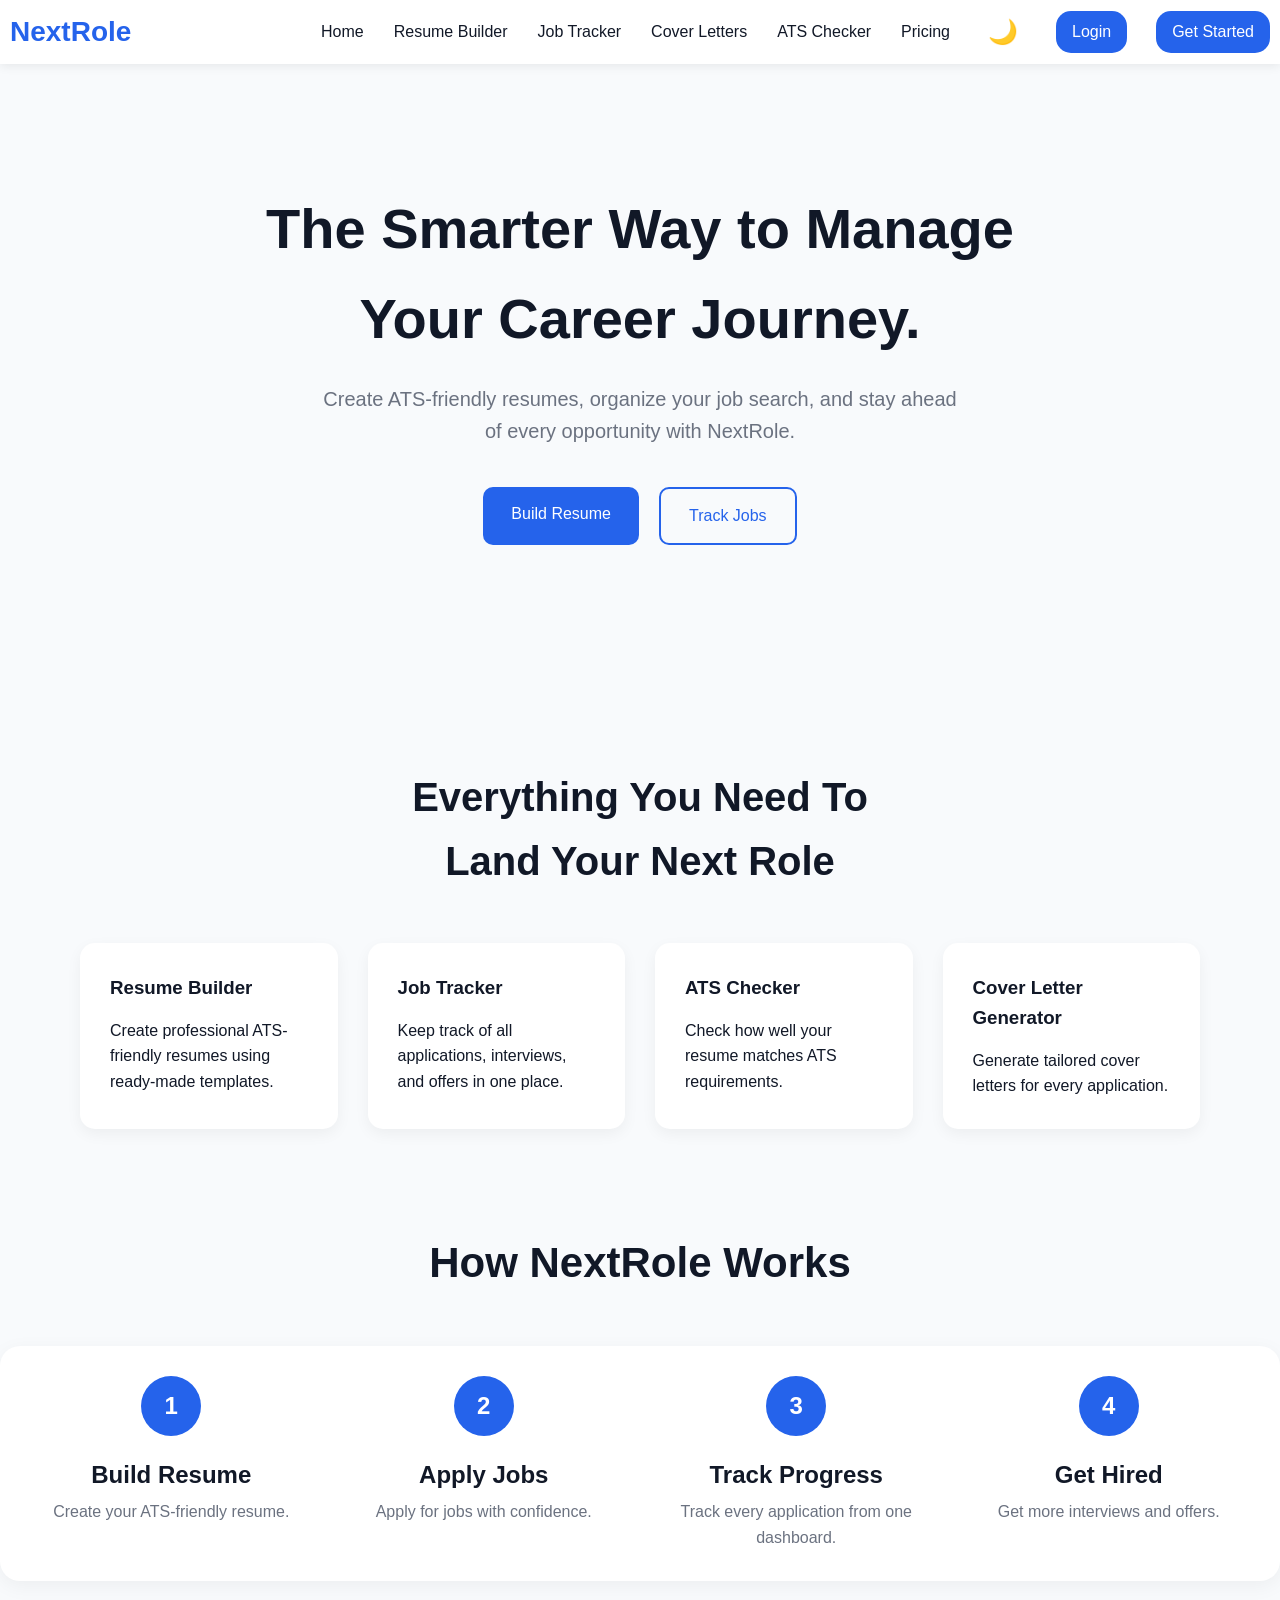
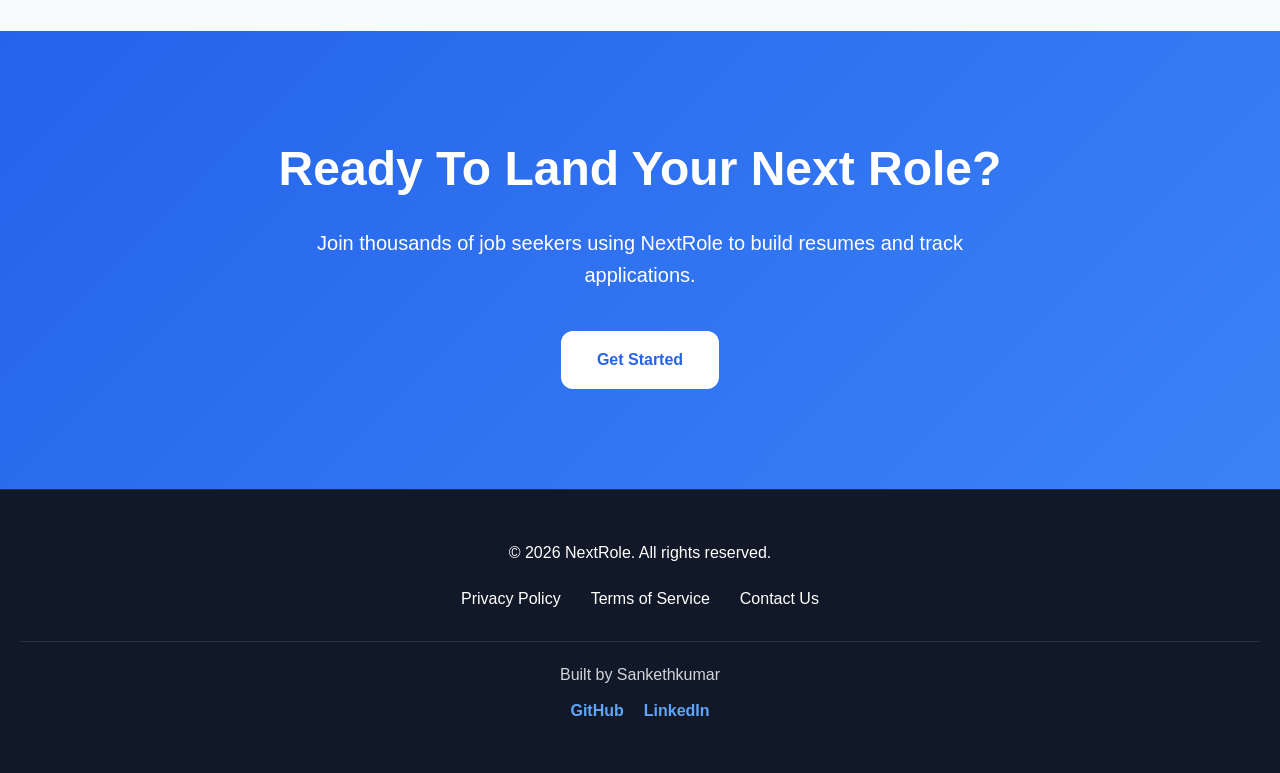
==== commit ff165c51: "Added Creator footer Section" ====
--- a/index.html
+++ b/index.html
@@ -32,7 +32,7 @@
                 <li><a href="ats-checker.html">ATS Checker</a></li>
                 <li><a href="pricing.html">Pricing</a></li>
                 <li><button id="theme-toggle">🌙</button></li>
-                <li><a href="login.html" class="mobile-hide">Login</a></li>
+                <li><a href="login.html" class="login-btn">Login</a></li>
                 <li><a href="register.html" class="cta-btn">Get Started</a></li>
             </ul>
         </nav>
@@ -135,6 +135,27 @@
             <li><a href="/terms">Terms of Service</a></li>
             <li><a href="/contact">Contact Us</a></li>
         </ul>
+
+        <div class="footer-creator">
+            <p>
+                Built by Sankethkumar
+            </p>
+            <div class="social-links">
+                <a
+                    href="https://github.com/Sankethmundas"
+                    target="_blank"
+                >
+                    GitHub
+                </a>
+
+                <a 
+                    href="https://www.linkedin.com/in/sankethkumar14/"
+                    target="_blank"
+                >
+                    LinkedIn
+                </a>
+            </div>
+        </div>
     </footer>
     <script src="script.js"></script>
 </body>
--- a/style.css
+++ b/style.css
@@ -84,7 +84,7 @@
     transition: all 0.3s ease;
 }
 
-.mobile-hide{
+.login-btn{
     background: #2563eb;
     color: white !important;
     padding: 8px 16px;
@@ -97,7 +97,7 @@
     margin-left: -1px;
 }
 
-.mobile-hide:hover{
+.login-btn:hover{
     background:#121211;
     transform:translateY(-2px);
 }
@@ -384,6 +384,7 @@
 
 .auth-card {
     background: var(--card-bg);
+    color: var(--text-color);
     padding: 40px;
     width: 100%;
     max-width: 450px;
@@ -394,6 +395,7 @@
 
 .auth-card h1{
     margin-bottom: 10px;
+    color: var(--text-color);
 }
 
 .auth-card p{
@@ -404,10 +406,21 @@
     width: 100%;
     padding: 14px;
     margin-bottom: 15px;
-    border: 1px solid #ddd;
+    border: 1px solid var(--border-color);
     border-radius: 10px;
     font-size: 16px;
-
+    background: var(--card-bg);
+    color: var(--text-color);
+}
+
+.auth-card input::placeholder{
+    color: var(--secondary-text);
+}
+
+.auth-card input:focus{
+    outline:none;
+    border-color:#2563eb;
+    box-shadow:0 0 0 4px rgba(37,99,235,.1);
 }
 
 .auth-card button{
@@ -426,10 +439,10 @@
     background: #1d4ed8;
 }
 
-auth-switch{
+.auth-switch{
     margin-top: 20px;
 }
-auth-switch a{
+.auth-switch a{
     text-decoration: none;
     color: #2563eb;
     font-weight: 600;
@@ -489,12 +502,18 @@
     transition: all 0.3s ease;
 }
 .back-home a:hover{
-    background: #eff6ff;
+    background: var(--bg-color);
     transform: translateX(-3px);
 }
 
 .mobile-nav-header{
     display:none;
+}
+.mobile-nav-header h2{
+    color: var(--text-color);
+}
+nav a{
+    color: var(--text-color);
 }
 
 .close-menu{
@@ -516,6 +535,35 @@
     padding:8px;
     color: var(--text-color);
 }
+
+.footer-creator{
+    margin-top:30px;
+    padding-top:20px;
+    border-top:1px solid rgba(255,255,255,0.1);
+}
+
+.footer-creator p{
+    margin-bottom:10px;
+    color:#d1d5db;
+}
+
+.social-links{
+    display:flex;
+    justify-content:center;
+    gap:20px;
+}
+
+.social-links a{
+    color:#60a5fa;
+    text-decoration:none;
+    font-weight:600;
+}
+
+.social-links a:hover{
+    color:white;
+}
+
+
 
 @media (max-width: 768px) {
     
@@ -552,8 +600,8 @@
         color:var(--text-color);
     }
 
-    .mobile-hide{
-        display: none;
+    .login-btn{
+        display: inline-block;
     }
 
     .auth-card{
@@ -592,6 +640,7 @@
         background: var(--card-bg);
         z-index: 1100;
         transition: 0.4s ease;
+        overflow-y: auto;
     }
 
 
@@ -601,6 +650,7 @@
 
 
     nav ul {
+        display: flex;
         flex-direction: column;
         align-items: center;
         padding: 100px 30px;
@@ -608,6 +658,20 @@
         gap: 35px;
     }
 
+    nav ul li:nth-last-child(2) {
+        order: -2;
+        width: 100%;
+        display: flex;
+        justify-content: center;
+    }
+
+    nav ul li:nth-last-child(1) {
+        order: -1;
+        width: 100%;
+        display: flex;
+        justify-content: center;
+    }
+
     nav ul li a{
         color:var(--text-color);
     }
@@ -620,15 +684,19 @@
         flex-direction: column;;
     }
 
-    nav .cta-btn 
+    nav .cta-btn,
+    nav .login-btn 
     {
         background: #2563eb;
         color: white !important;
-        padding: 5px 10px;
+        padding: 10px 20px;
         border-radius: 10px;
         display: inline-block;
         margin-top: 10px;
         font-weight: 600;
+        text-align: center;
+        width: 100%;
+        max-width: 200px;
     }
     .hide {
         display: none;
@@ -680,6 +748,11 @@
     footer ul{
         flex-direction: column;
         gap: 15px;
+    }
+
+    .social-links{
+        flex-direction:column;
+        gap:10px;
     }
 }
 
@@ -750,7 +823,8 @@
 }
 
 .resume-preview h3{
-    color: #2563eb;
+    color: var(--text-color);
+    font-weight: 700;
 }
 
 .resume-form h2{
@@ -911,23 +985,25 @@
     border-top:1px solid var(--border-color);
     padding-top:10px;
     margin-top:12px;
+    text-align: left;
 }
 
 .resume-section h4{
     margin:0 0 8px 0;
-    color:#2563eb;
+    color: var(--text-color);
+    font-weight: 700;
     letter-spacing:2px;
 }
 
 .skill-tag{
-    display:inline-block;
-    background: rgba(37,99,235,0.15);
-    color:#2563eb;
-    padding:6px 12px;
-    border-radius:20px;
-    margin:5px;
+    display:inline;
+    background: none;
+    color: var(--text-color);
+    padding:0;
+    border-radius:0;
+    margin:0;
     font-size:14px;
-    font-weight:600;
+    font-weight:400;
 }
 
 .template-selector{
@@ -987,6 +1063,73 @@
     color: var(--secondary-text);
 }
 
+.pdf-export{
+    background:#ffffff !important;
+    color:#000000 !important;
+}
+
+.pdf-export .resume-preview-header{
+    display:none !important;
+}
+
+.pdf-export .template-selector{
+    display:none !important;
+}
+
+.pdf-export *{
+    color:#000000 !important;
+}
+
+.pdf-export .resume-header p,
+.pdf-export .resume-header p span{
+    color:#333333 !important;
+}
+
+.pdf-export .resume-section{
+    border-top:1px solid #d1d5db !important;
+}
+
+.pdf-export .resume-section h4{
+    color:#000000 !important;
+    font-weight:700 !important;
+    border-bottom:1px solid #d1d5db !important;
+}
+
+.pdf-export .resume-section p{
+    color:#333333 !important;
+}
+
+.pdf-export .skill-tag{
+    background:none !important;
+    color:#000000 !important;
+}
+
+.pdf-export #preview-project-link{
+    color:#2563eb !important;
+}
+
+.pdf-export .resume-header h2{
+    color:#000000 !important;
+}
+
+.pdf-export.resume-preview{
+    border-top:none !important;
+    box-shadow:none !important;
+}
+
+#preview-skills{
+    text-align:left;
+    padding-left:0;
+}
+
+#preview-skills ul{
+    padding-left:20px;
+}
+
+#preview-skills li{
+    margin-bottom:8px;
+    color:var(--text-color);
+}
 @media(max-width:768px){
     .resume-builder-container{
         grid-template-columns: 1fr;
@@ -1020,14 +1163,14 @@
 }
 
 .job-form{
-    background: white;
+    background: var(--card-bg);
     padding: 30px;
     border-radius: 15px;
     height: fit-content;
 }
 
 .job-list{
-    background: white;
+    background: var(--card-bg);
     padding: 30px;
     border-radius: 15px;
     max-height: 700px;
@@ -1038,12 +1181,12 @@
 .job-form h2{
     margin-bottom: 10px;
     font-size: 28px;
-    color:#111827;
+    color: var(--text-color);
 }
 
 
 .job-form p{
-    color: #64748b;
+    color: var(--secondary-text);
     margin-bottom: 25px;
 }
 
@@ -1051,12 +1194,13 @@
 .job-form select{
     width: 100%;
     padding: 14px 16px;
-    border: 1px solid #dbe3f0;
+    border: 1px solid var(--border-color);
     border-radius: 10px;
     font-size: 15px;
     transition: all 0.3s ease;
     margin-bottom: 15px;
-    background: #fff;
+    background: var(--card-bg);
+    color: var(--text-color);
 }
 
 .job-form input:focus,
@@ -1074,6 +1218,8 @@
 }
 
 table{
+    background: var(--card-bg);
+    color: var(--text-color);
     width:100%;
     border-collapse: collapse;
 }
@@ -1084,7 +1230,7 @@
 }
 td{
     padding: 20px;
-    border-bottom: 1px solid #eee;
+    border-bottom: 1px solid var(--border-color);
 }
 
 th,td{
@@ -1102,7 +1248,7 @@
 }
 
 tbody tr:hover{
-    background: #f8fafc;
+    background: rgba(37,99,235,0.08);
 }
 
 .status{
@@ -1133,14 +1279,14 @@
 .tracker-hero{
     text-align: center;
     padding: 80px 20px;
-    background: linear-gradient(135 deg, #eff6ff, #ffffff);
+    background: var(--bg-color);
 }
 
 .resume-hero p,
 .tracker-hero p{
     max-width: 700px;
     margin: auto;
-    color: #64748b;
+    color: var(--secondary-text);
     font-size: 18px;
 }
 
@@ -1197,23 +1343,23 @@
 }
 
 .applied{
-    background:#dbeafe;
-    color:#166534;
+    background:rgba(59,130,246,.15);
+    color:#60a5fa;
 }
 
 .interview{
-    background:#fef3c7;
-    color:#854d0e;
+    background:rgba(245,158,11,.15);
+    color:#fbbf24;
+}
+
+.offer{
+    background:rgba(34,197,94,.15);
+    color:#4ade80;
 }
 
 .rejected{
-    background:#fee2e2;
-    color:#991b1b;
-}
-
-.offer{
-    background:#dcfce7;
-    color:#1d4ed8;
+    background:rgba(239,68,68,.15);
+    color:#f87171;
 }
 
 
@@ -1249,9 +1395,16 @@
 #search-job{
     width:100%;
     padding:14px;
-    border:1px solid #dbe3f0;
+    border:1px solid var(--border-color);
     border-radius:10px;
     font-size:15px;
+    background: var(--card-bg);
+    color: var(--text-color);
+}
+
+#search-job::placeholder,
+.job-form input::placeholder{
+    color:var(--secondary-text);
 }
 
 #search-job:focus{
@@ -1264,10 +1417,16 @@
     width:100%;
     padding:14px;
     margin-top:2px;
-    border:1px solid #dbe3f0;
+    border:1px solid var(--border-color);
     border-radius:10px;
     font-size:15px;
     margin-bottom: 5px;
+    background: var(--card-bg);
+    color: var(--text-color);
+}
+
+input[type="date"]{
+    color-scheme: dark;
 }
 
 .stats-container{
@@ -1278,11 +1437,11 @@
 }
 
 .stat-card{
-    background: #f8fafc;
+    background: var(--card-bg);
     padding:20px;
     border-radius: 12px;
     text-align: center;
-    border: 1px solid #e5e7eb;
+    border: 1px solid var(--border-color);
 }
 
 .stat-card h3{
@@ -1291,7 +1450,7 @@
 }
 
 .stat-card p{
-    color: #64748b;
+    color: var(--secondary-text);
     margin-top: 5px;
 }
 
@@ -1309,8 +1468,22 @@
 #export-btn:hover{
     background: #1d4ed8;
     transform: translateY(-2px);
-}
-
+    box-shadow: 0 10px 20px rgba(37,99,235,0.25);
+}
+#empty-state{
+    text-align:center;
+    padding:20px;
+    color:var(--secondary-text);
+}
+.stat-card:hover{
+    transform:translateY(-4px);
+    transition:0.3s;
+}
+.job-form,
+.job-list,
+.stat-card{
+    transition:0.3s ease;
+}
 
 
 
@@ -1375,19 +1548,19 @@
 .checker-hero{
     text-align:center;
     padding:80px 20px;
-    background:linear-gradient(to right,#eff6ff,#ffffff);
+    background: var(--bg-color);
 }
 
 .checker-hero h1{
     font-size:48px;
-    color:#111827;
+    color: var(--text-color);
     margin-bottom:15px;
 }
 
 .checker-hero p{
     max-width:700px;
     margin:auto;
-    color:#64748b;
+    color: var(--secondary-text);
     font-size:18px;
 }
 
@@ -1400,21 +1573,31 @@
 
 .ats-card,
 .ats-result{
-    background: white;
+    background: var(--card-bg);
+    color: var(--text-color);
     padding: 30px;
     border-radius: 15px;
     box-shadow: 0 5px 15px rgba(0,0,0,0.05);
     transition: 0.3s ease;
 }
+.ats-result h2,
+.ats-card h2{
+    color:var(--text-color);
+}
 
 .ats-card textarea{
     width: 100%;
     min-height: 300px;
     padding: 15px;
-    border: 1px solid #dbe3f0;
+    border: 1px solid var(--border-color);
+    background: var(--card-bg);
+    color: var(--text-color);
     border-radius: 10px;
     resize: vertical;
     margin: 20px 0;
+}
+.ats-card textarea::placeholder{
+    color:var(--secondary-text);
 }
 
 #check-ats-btn{
@@ -1430,6 +1613,13 @@
     color: #2563eb;
     font-size: 40px;
     margin: 20px 0;
+}
+
+.result-section{
+    color:var(--text-color);
+}
+.result-section ul{
+    color:var(--text-color);
 }
 
 .score-circle{
@@ -1492,7 +1682,7 @@
 .ats-card:hover,
 .ats-result:hover{
     transform:translateY(-10px);
-    box-shadow:0 20px 50px rgba(0,0,0,0.15);
+    box-shadow:0 20px 50px rgba(0,0,0,0.30);
 }
 
 @media(max-width:768px){
@@ -1515,6 +1705,7 @@
 .cover-letter-hero{
     text-align: center;
     padding: 50px;
+    background: var(--bg-color);
 }
 .cover-letter-container{
     display:flex;
@@ -1525,7 +1716,8 @@
 }
 .cover-letter-form{
     flex:1;
-    background:white;
+    background: var(--card-bg);
+    color: var(--text-color);
     padding:25px;
     border-radius:12px;
     box-shadow:0 4px 10px rgba(0,0,0,0.1);
@@ -1533,7 +1725,8 @@
 .cover-letter-preview{
     flex:1;
     text-align: left;
-    background:white;
+    background: var(--card-bg);
+    color: var(--text-color);
     padding:25px;
     border-radius:12px;
     box-shadow:0 4px 10px rgba(0,0,0,0.1);
@@ -1548,10 +1741,21 @@
     width:100%;
     padding:12px;
     margin-bottom:15px;
-    border:1px solid #d1d5db;
+    border:1px solid var(--border-color);
+    background: var(--card-bg);
+    color: var(--text-color);
     border-radius:8px;
     font-size:16px;
 }
+
+
+
+.cover-letter-form input::placeholder,
+.cover-letter-form textarea::placeholder{
+    color:var(--secondary-text);
+    opacity: 0.7;
+}
+
 #generate-cover-letter{
     width:100%;
     padding:12px;
@@ -1581,6 +1785,15 @@
 .cover-letter-form h3{
     margin-bottom:8px;
 }
+.cover-letter-form:hover,
+.cover-letter-preview:hover{
+    transform:translateY(-5px);
+    box-shadow:0 15px 40px rgba(0,0,0,.3);
+}
+.cover-letter-form,
+.cover-letter-preview{
+    transition:.3s ease;
+}
 
 .cover-letter-form input,
 .cover-letter-form textarea{
@@ -1600,8 +1813,20 @@
     margin:0;
 }
 
-
-
+.pdf-export{
+    background:white !important;
+    color:black !important;
+    height: auto !important;
+    overflow: visible !important;
+}
+.pdf-export p,
+.pdf-export h1,
+.pdf-export h2,
+.pdf-export h3,
+.pdf-export h4,
+{
+    color:black !important;
+}
 
 #copy-cover-letter{
     background:none;
@@ -1614,7 +1839,7 @@
 }
 
 #copy-cover-letter:hover{
-    background:#f3f4f6;
+    background: rgba(255,255,255,0.08);
 }
 
 .cover-letter-actions{
@@ -1623,6 +1848,7 @@
 }
 
 .cover-letter-actions button{
+    color: var(--text-color);
     background:none;
     border:none;
     cursor:pointer;
@@ -1632,19 +1858,29 @@
 }
 
 .cover-letter-actions button:hover{
-    background:#f3f4f6;
+    background: rgba(255,255,255,0.08);
+    transform: scale(1.1);
 }
 .cover-letter-actions button{
     transition:0.2s;
 }
+
+
 
 .cover-letter-actions button:hover{
     background:#f3f4f6;
     transform:scale(1.1);
 }
-
+#cover-letter-output{
+    color:var(--text-color);
+}
 #cover-letter-output p{
     margin-bottom:12px;
+}
+.cover-letter-form h2,
+.cover-letter-form h3,
+.cover-letter-preview h2{
+    color:var(--text-color);
 }
 
 .signature{
@@ -1653,16 +1889,23 @@
 }
 
 .signature-name{
-    margin-top: -10px;
+    margin-top: 10px;
     margin-bottom: 0;
     font-weight: 600;
+    color: var(--text-color);
+}
+.pdf-export .signature-name{
+    color:black !important;
+    opacity:1 !important;
 }
 
 #cover-template{
     width:100%;
     padding:12px;
     margin-bottom:15px;
-    border:1px solid #d1d5db;
+    border:1px solid var(--border-color);
+    background: var(--card-bg);
+    color: var(--text-color);
     border-radius:8px;
     font-size:16px;
 }
@@ -1741,12 +1984,13 @@
 
 .pricing-hero h1{
     font-size:3rem;
+    color: var(--text-color);
     margin-bottom:15px;
 }
 
 .pricing-hero p{
     font-size:1.1rem;
-    color:#6b7280;
+    color: var(--secondary-text);
 }
 
 .pricing-container{
@@ -1759,7 +2003,8 @@
 
 .pricing-card{
     flex:1;
-    background:white;
+    background: var(--card-bg);
+    color: var(--text-color);
     padding:30px;
     border-radius:16px;
     box-shadow: 0 4px 15px rgba(0,0,0,0.08);
@@ -1772,6 +2017,7 @@
 }
 
 .pricing-card li{
+    color: var(--secondary-text);
     margin:12px 0;
 }
 .pricing-card button{
@@ -1817,7 +2063,7 @@
 
 .pricing-card h3{
     font-size:3rem;
-    color:#2563eb;
+    color: var(--text-color);
     margin:15px 0 5px;
 }
 
@@ -1838,7 +2084,7 @@
 }
 
 .faq-item{
-    background:white;
+    background: var(--card-bg);
     padding:20px;
     border-radius:12px;
     margin-bottom:20px;
@@ -1983,4 +2229,80 @@
         max-width:300px;
         margin:0 auto;
     }
+}
+
+/* Auth options: Google Login & terms */
+.auth-divider {
+    display: flex;
+    align-items: center;
+    text-align: center;
+    margin: 20px 0;
+    color: var(--secondary-text);
+}
+.auth-divider::before,
+.auth-divider::after {
+    content: '';
+    flex: 1;
+    border-bottom: 1px solid var(--border-color);
+}
+.auth-divider:not(:empty)::before {
+    margin-right: .25em;
+}
+.auth-divider:not(:empty)::after {
+    margin-left: .25em;
+}
+.auth-divider span {
+    padding: 0 10px;
+    font-size: 14px;
+}
+
+.google-btn {
+    width: 100%;
+    padding: 12px;
+    background: var(--card-bg);
+    color: var(--text-color);
+    border: 1px solid var(--border-color);
+    border-radius: 10px;
+    font-size: 16px;
+    font-weight: 500;
+    cursor: pointer;
+    display: flex;
+    align-items: center;
+    justify-content: center;
+    gap: 10px;
+    transition: 0.3s ease;
+    margin-bottom: 15px;
+}
+.google-btn:hover {
+    background: var(--bg-color);
+}
+
+.auth-terms {
+    font-size: 12px;
+    color: var(--secondary-text);
+    margin: 15px 0;
+    line-height: 1.4;
+}
+.auth-terms a {
+    color: #2563eb;
+    text-decoration: none;
+}
+.auth-terms a:hover {
+    text-decoration: underline;
+}
+
+.auth-theme-toggle {
+    background: none;
+    border: none;
+    font-size: 1.5rem;
+    cursor: pointer;
+    color: var(--text-color);
+    margin-left: auto;
+}
+
+.back-home {
+    display: flex;
+    justify-content: space-between;
+    align-items: center;
+    padding: 20px;
 }
